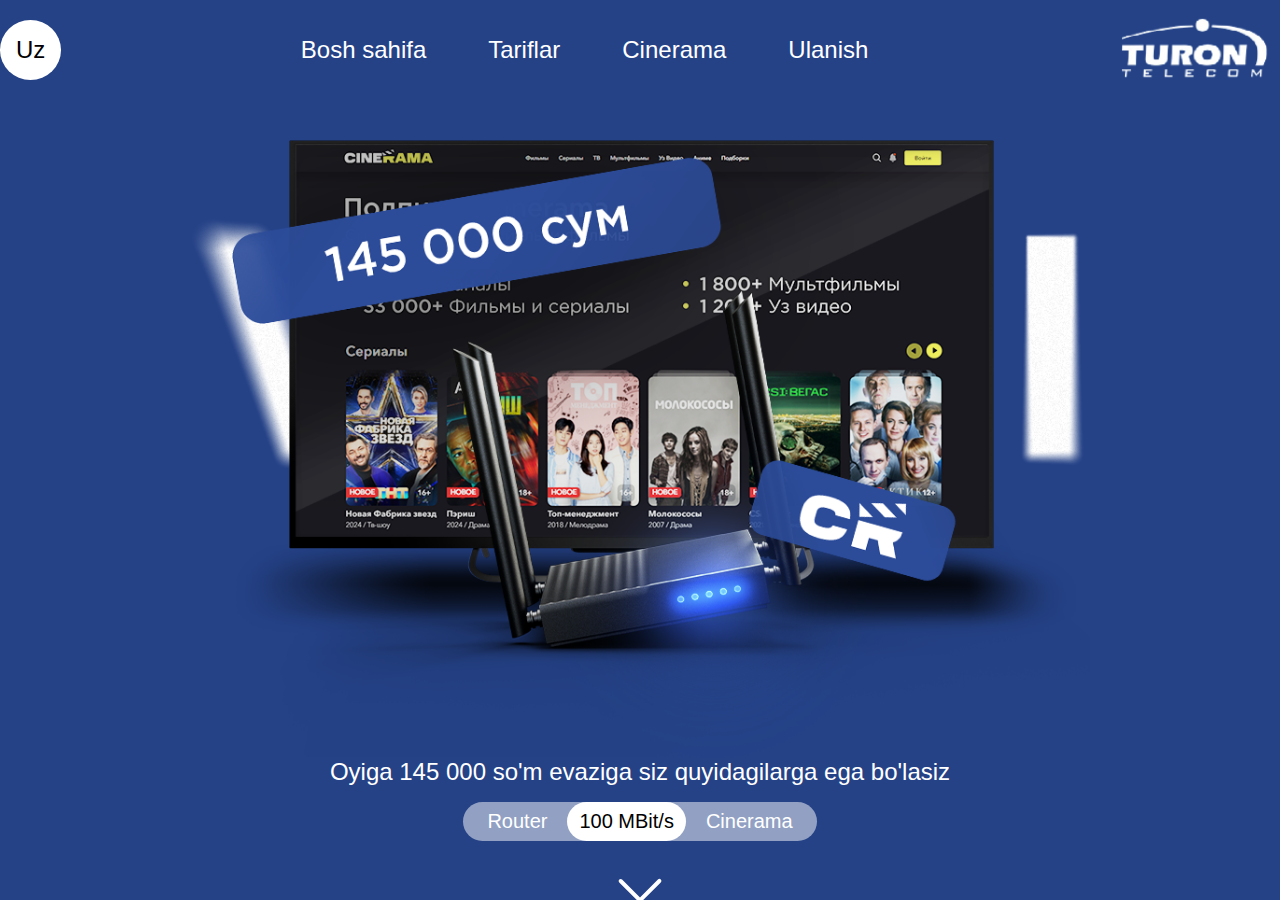
==== index.html @ e91bcd5c "form is ready" ====
<!DOCTYPE html>
<html lang="en">

<head>
    <meta charset="UTF-8">
    <meta name="viewport" content="width=device-width, initial-scale=1.0">
    <title>Landing Page</title>
    <link rel="stylesheet" href="./styles.css">
    <link rel="stylesheet" href="tariffs.css"> <!-- Ensure CSS file is linked here as well -->
    <link rel="stylesheet" href="tariffs.html"> <!-- Ensure CSS file is linked here as well -->

    <link rel="stylesheet" href="cinerama.css"> <!-- Ensure CSS file is linked here as well -->
    <link rel="stylesheet" href="cinerama.html"> <!-- Ensure CSS file is linked here as well -->

</head>

<body>
    <div class="root">
        <!-- Navigation -->


        <!-- Home Section -->
        <section id="home" class="section home">
            <div class="container">
                <div class="header">
                    <div data-i18n="langCode" onclick="changeLanguage()" class="language">Ru</div>
                    <nav>
                        <ul>
                            <li class="nav-link" data-section="home"><a data-i18n="home" href="#home">Главная
                                    страница</a></li>
                            <li class="nav-link" data-section="tariffs"><a data-i18n="tariffs"
                                    href="#tariffs">Тарифы</a></li>
                            <li class="nav-link" data-section="cinerama"><a href="#cinerama">Cinerama</a></li>
                            <li class="nav-link" data-section="connect"><a data-i18n="connect"
                                    href="#connect">Подключить</a></li>
                        </ul>
                    </nav>
                    <img height="100" src="./images/image-removebg-preview.png" />
                </div>
                <div style="width: 100%; display: flex; flex-direction: column; align-items: center; justify-content: center; max-width: 100vw; flex: 1;">
                    <img class="main-page-banner" src="./images/1.png" alt="">
                    <div style="color: white;font-size: 24px; max-width: 100vw;" data-i18n="145DollarToMonth">За 145 000
                        сум в месяц вы
                        получаете:</div>
                    <div class="offer-list">
                        <div style="padding: 8px;color: white;" data-i18n="router">Роутер</div>
                        <div style="padding: 8px 12px; background-color: white;color: black; border-radius: 24px;"
                            data-i18n="mbitPerS" data-i18n-options='{"number":"100"}'> 100
                            МБит/с</div>
                        <div style="padding: 8px; color:white">Cinerama</div>
                    </div>
                    <img onclick="goToTariffs()" style="cursor: pointer; margin-top: auto;"
                        src="./images/fluent--chevron-down-24-regular.png" alt="">

                </div>
            </div>
        </section>

        <!-- Tariffs Section -->
        <section id="tariffs" class="section">
            <div class="container">
                <iframe src="tariffs.html" width="100%" height="100%" style="border: none;"></iframe>
            </div>
        </section>
        <section id="connect-part" class="connect-part">
            <div class="container">
                <div data-i18n="offer_conditions">Не упусти возможность подключить тариф по выгодным условиям</div>
                <button style="margin-right: 16px;" onclick="goToConnect()" data-i18n="connect">Подключить</button>
            </div>
        </section>

        <!-- Cinerama Section -->
        <section id="cinerama" class="section cinerama">
            <div class="container">
                <iframe src="cinerama.html" width="100%" height="100%" style="border: none;"></iframe>
            </div>
        </section>
        <section id="connect" class="section">
            <div class="container">
                <iframe id="connectFrame" src="connect.html" width="100%" height="100%" style="border: none;"></iframe>
            </div>
            <footer>
                <div class="footer">
                    <div class="container">
                        <div class="flex" style="padding: 0 10px;">
                            <button onclick="window.location.href='tel:1132';" class="footer-button"
                                data-i18n="call">Позвонить</button>
                            <button onclick="goToBot()" class="footer-button">Telegram</button>
                        </div>
                        <img src="images/image-removebg-preview.png" alt="Turon Telecom Logo" class="logo">
                    </div>
                </div>
            </footer>
        </section>


    </div>
    <script src="script.js"></script>
    <script src="i18n.js"></script>


</body>

</html>
---- styles.css ----
* {
    margin: 0;
    padding: 0;
    box-sizing: border-box;
    font-family: Arial, sans-serif;

}

.root {
    height: 100vh;
    font-family: Arial, sans-serif;
    overflow: hidden;
    /* Hides overflow */
    overflow-y: scroll
}

/* For Webkit browsers (Chrome, Safari, Edge) */
.root::-webkit-scrollbar {
    display: none;
    /* Hides scrollbar in WebKit browsers */
}

/* For Firefox */
.root {
    scrollbar-width: none;
    /* Hides scrollbar in Firefox */
}

.header {
    display: flex;
    justify-content: space-between;
    align-items: center;
    font-size: 24px;
    width: 100%;
    font-weight: 500;

    @media (max-width:750px) {
        font-size: 16px;
        flex-wrap: wrap;
        padding: 10px;
        max-width: 100vw;
        justify-content: center;
    }
}

.header .language {
    background: white;
    padding: 16px;
    border-radius: 50%;
    cursor: pointer;

    @media (max-width:750px) {
        font-size: 16px;
        padding: 10px;
    }
}



nav ul {
    list-style: none;
    display: flex;
    justify-content: center;
}

nav .nav-link a {
    color: white;
}


nav .nav-link {
    padding: 16px;
    margin: 0 15px;
    border-radius: 32px;

    @media (max-width:750px) {
        padding: 8px;
        margin: 0;
    }
}

nav .nav-link.active {
    background-color: white;
}

nav .nav-link.active a {
    color: #0033a0;
}

a {
    text-decoration: none;

}

.main-page-banner {
    margin-top: 40px;
    width: 900px;
    max-width: 100vw;
}

.offer-list {
    background-color: rgba(255, 255, 255, 0.5);
    /* White with 50% opacity */
    border-radius: 24px;
    justify-content: center;
    gap: 12px;
    padding: 0 16px;
    font-size: 20px !important;
    font-weight: 500;
    display: flex;
    width: fit-content;
    margin: 16px 0;
    max-width: 100vw;
    justify-content: center;
    @media (max-width:750px) {
        margin-top: 50px;
    }
}


section {
    text-align: center;
    height: 100vh;
    max-width: 100vw;

}

.section.home {
    background-color: #254287;
}


.section.cinerama {
    background-color: black;
}



button {
    background-color: #0033a0;
    color: white;
    border: none;
    padding: 10px 20px;
    border-radius: 5px;
    cursor: pointer;
}

button:hover {
    background-color: #0055ff;
}

.container {
    width: 100%;
    max-width: 1410px;
    min-width: 510px;
    /* Minimum width of 510px */
    margin: 0 auto;
    box-sizing: border-box;
    /* Ensures padding doesn't affect width */
    display: flex;
    flex-direction: column;
    height: 100%;
    position: relative;
    @media (max-width:750px) {
        max-width: 100%;
        min-width: 400px;
    }
}



.connect-part {
    background-color: #3051a0;
    height: 200px;
    width: 100%;

}

.connect-part .container {
    flex-direction: row;
    color: white;
    align-items: center;
    justify-content: center;
    gap: 40px;
}

.connect-part button {
    background-color: white;
    height: min-content;
    padding: 16px 24px;
    border-radius: 24px;
    color: black;

}


.footer {
    width: 100%;
    background-color: #3051a0;
    margin-top: 20px;
}

.footer .container {
    display: flex;
    justify-content: space-between;
    height: 200px;
    flex-direction: row;
    align-items: center;
}

.flex {
    display: flex;
    gap: 24px;
}

.footer .footer-button {
    background-color: white;
    border: 1px solid #ddd;
    color: black;
    padding: 8px 20px;
    font-size: 0.9em;
    border-radius: 24px;
    cursor: pointer;
    transition: background-color 0.3s ease;
}

.footer .footer-button:hover {
    background-color: #eee;
}

.footer .logo {
    height: 80px;
}
---- tariffs.css ----
/* card.css */
* {
    font-family: Arial, sans-serif;
}

.cards-container-wrapper {
    display: flex;
    flex-direction: column;
    align-items: center;
    max-width: calc(100vw - 20px);
    justify-content: center;
}

.cards-container-wrapper .cards-container {
    width: 100%;
    height: 100%;
}

.cards-container-wrapper .offer-list {
    background-color: #e5e5e5;
    /* White with 50% opacity */
    border-radius: 24px;
    justify-content: center;
    gap: 12px;
    font-size: 20px !important;
    font-weight: 500;
    display: flex;
    width: fit-content;
    margin: 16px;

}

.cards-container-wrapper .stats-container {
    display: flex;
    justify-content: space-between;
    width: 100%;
    margin-top: 20px;
    text-align: center;
    max-width: 100%;

}

/* Each stat item */
.cards-container-wrapper .stat-item {
    font-size: 1em;
    font-weight: normal;
    color: #333;
    flex: 1;
}

/* Large number styling */
.cards-container-wrapper .stat-item .number {
    font-size: 2em;
    font-weight: medium;
    color: #000;

    @media (max-width:750px) {
        font-size: 1em;
    }
}

/* Smaller text styling */
.cards-container-wrapper .stat-item .label {
    margin-top: 4px;
    font-size: 14px;
    color: #979595;
}

.cards-container-wrapper .background-text {
    position: absolute;
    top: 300px;
    font-size: 200px;
    left: 50%;
    color: #2b4993;
    font-weight: bold;
    z-index: -1;
    filter: blur(3px);
    max-width: 100%;
    transform: translateX(-50%);

    @media (max-width:750px) {
        font-size: 100px;

    }

}

.cards-container-wrapper .tariffs-title {
    font-size: 32px;
    margin-top: 100px;
    color: #2b4993;
    font-weight: 500;
    @media (max-width:750px) {
        margin-top: 16px;
        font-size: 18px;

    }

}

/* General Card Container Styling */
.cards-container-wrapper .cards-container {
    display: flex;
    justify-content: space-around;
    margin-top: 40px;
    width: 100%;

    @media (max-width:750px) {
        flex-wrap: wrap;
        margin-top: 10px;
        gap:16px;

    }
}

/* Card Styling */
.cards-container-wrapper .cards-container .card {
    background-color: rgba(255, 255, 255, 0.9);
    /* White with 50% opacity */
    border-radius: 12px;
    box-shadow: 0px 4px 12px rgba(0, 0, 0, 0.1);
    width: 250px;
    padding: 20px;
    text-align: center;
    position: relative;
}


.cards-container-wrapper .cards-container .card::after {
    content: '';
    position: absolute;
    top: 0;
    left: 0;
    width: 100%;
    height: 100%;
    background: rgba(0, 0, 0, 0.03);
    border-radius: 12px;
    z-index: -1;
}


/* Card Title */
.cards-container-wrapper .cards-container .card .title {
    font-size: 41px;
    font-weight: bold;
    margin-bottom: 16px;
    color: #333;
}

/* Speed and Details Section */
.cards-container-wrapper .cards-container .speed-info {
    font-size: 1em;
    margin: 10px 0;
    color: #333;
    display: flex;
    flex-direction: column;
    gap: 8px;
    width: 100%;
}

.cards-container-wrapper .cards-container .speed-info .speed {
    display: block;
    font-size: 20px;
    font-weight: bold;
    color: #3366cc;
    /* blue color */
}

/* Icons and Speed Styling */
.cards-container-wrapper .cards-container .icon-text-group {
    display: flex;
    align-items: center;
    justify-content: center;
    flex-direction: column;
    margin: 5px 0;
    position: relative;
    width: 100%;
}

.cards-container-wrapper .cards-container .icon-text-group .moon {
    width: 40px;
    height: 40px;
    left: 20px;
    top: 0;
    position: absolute;
}

.cards-container-wrapper .cards-container .icon-text-group .sun {
    width: 40px;
    height: 40px;
    right: 20px;
    top: 0;
    position: absolute;
}

/* Price Styling */
.cards-container .price {
    font-size: 1.5em;
    font-weight: bold;
    margin: 0 0 15px 0;
}

/* Connect Button */
.cards-container .connect-button {
    display: inline-block;
    width: 100%;
    padding: 10px;
    font-size: 1.5em;
    font-weight: 500;
    color: white;
    background-color: #4a66a8;
    border: none;
    border-radius: 12px;
    cursor: pointer;
    transition: background-color 0.3s;
}

.cards-container .connect-button:hover {
    background-color: #2d4373;
}
---- cinerama.css ----
.cinerama-container {
    font-family: Arial, sans-serif;
    background-color: #000;
    color: #fff;
    max-width: 1200px;
    margin: 0 auto;
    padding: 20px;
}

.cinerama-container .cinerama-header {
    display: flex;
    justify-content: center;
    margin: 10px 0 50px;
}

.cinerama-container .cinerama-banner {
    display: flex;
    justify-content: center;
    width: 100%;
    margin: 10px 0 50px;
}

.cinerama-container .cinerama-banner img {
    @media (max-width:750px) {
        width: 100%;

    }

}

.cinerama-container .cinerama-content {
    text-align: center;
    margin-top: 20px;
    display: flex;
    flex-direction: column;
}




.cinerama-container .cinerama-subscription {
    display: flex;
    justify-content: center;
    margin-top: 70px;
    width: 100%;
    gap: 40px;
    @media (max-width:750px) {
        flex-wrap: wrap;

    }

}

.cinerama-container .cinerama-subscription strong {
    font-size: 32px;
    margin: 10px 0;
    color: #fefe4c;
    @media (max-width:750px) {
        font-size: 28px;
    }
}

.cinerama-container .cinerama-series-display {
    display: flex;
    justify-content: center;
    gap: 20px;
    margin: 20px 0;
}



.cinerama-container .cinerama-description p {
    font-size: 18px;
    text-align: center;
    margin: 0 100px;
    margin-top: 20px;
    line-height: 125%;
    color: #fff;
    @media (max-width:750px) {
        margin: 0;

    }

}
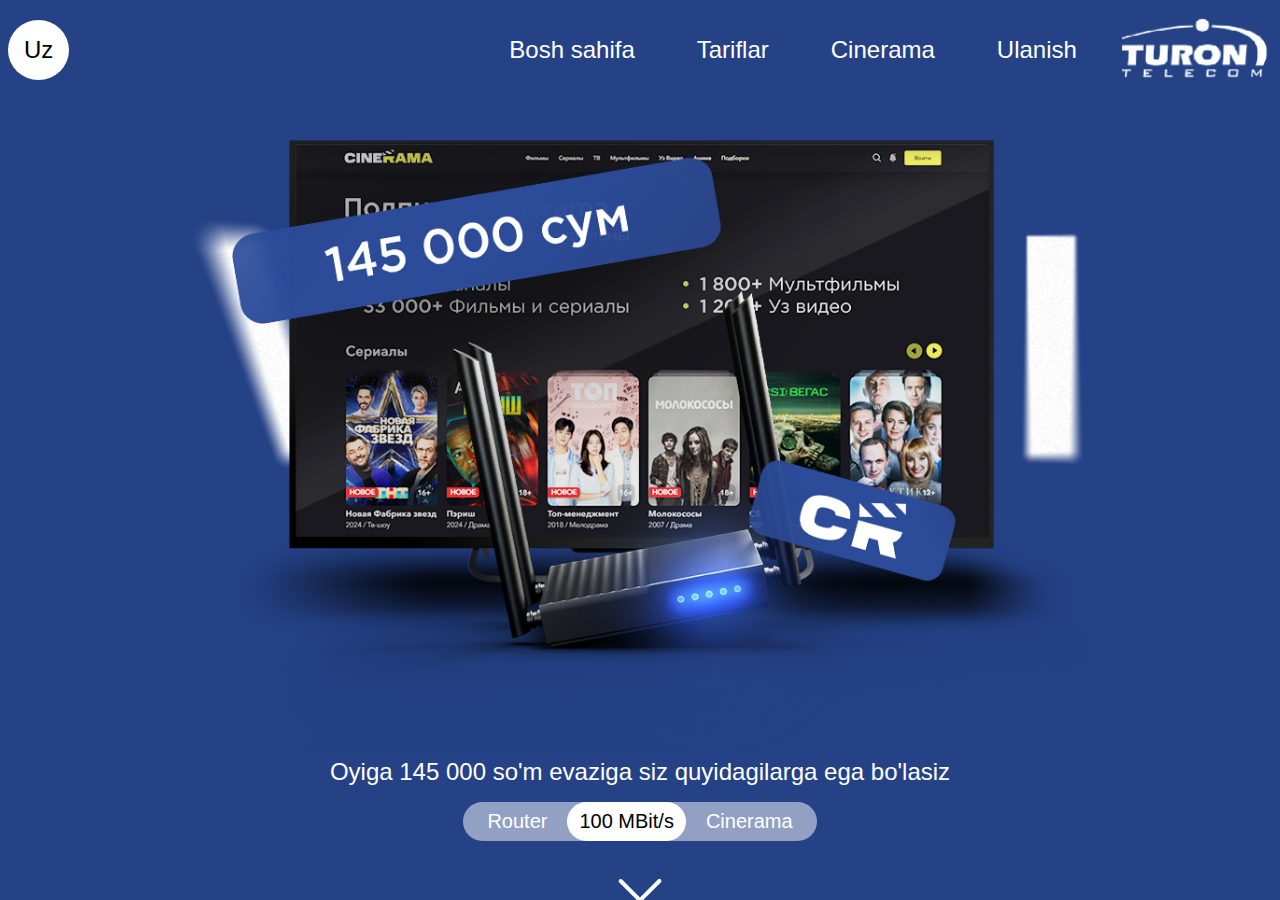
==== commit d3813756: "added element" ====
--- a/index.html
+++ b/index.html
@@ -23,7 +23,11 @@
         <section id="home" class="section home">
             <div class="container">
                 <div class="header">
-                    <div data-i18n="langCode" onclick="changeLanguage()" class="language">Ru</div>
+                    <div style="display: flex; justify-content: space-between; align-items: center;flex-grow: 1;">
+                        <div data-i18n="langCode" onclick="changeLanguage()" class="language">Ru</div>
+                        <img class="small-logo" height="70" src="./images/image-removebg-preview.png" />
+
+                    </div>
                     <nav>
                         <ul>
                             <li class="nav-link" data-section="home"><a data-i18n="home" href="#home">Главная
@@ -35,7 +39,7 @@
                                     href="#connect">Подключить</a></li>
                         </ul>
                     </nav>
-                    <img height="100" src="./images/image-removebg-preview.png" />
+                    <img class="big-logo" height="100" src="./images/image-removebg-preview.png" />
                 </div>
                 <div style="width: 100%; display: flex; flex-direction: column; align-items: center; justify-content: center; max-width: 100vw; flex: 1;">
                     <img class="main-page-banner" src="./images/1.png" alt="">
@@ -57,14 +61,14 @@
         </section>
 
         <!-- Tariffs Section -->
-        <section id="tariffs" class="section">
+        <section id="tariffs" class="section tariff">
             <div class="container">
-                <iframe src="tariffs.html" width="100%" height="100%" style="border: none;"></iframe>
+                <iframe src="tariffs.html" width="100%" height="100%" class="tariff-frame" style="border: none;"></iframe>
             </div>
         </section>
         <section id="connect-part" class="connect-part">
             <div class="container">
-                <div data-i18n="offer_conditions">Не упусти возможность подключить тариф по выгодным условиям</div>
+                <div data-i18n="offer_conditions" >Не упусти возможность подключить тариф по выгодным условиям</div>
                 <button style="margin-right: 16px;" onclick="goToConnect()" data-i18n="connect">Подключить</button>
             </div>
         </section>
@@ -75,7 +79,7 @@
                 <iframe src="cinerama.html" width="100%" height="100%" style="border: none;"></iframe>
             </div>
         </section>
-        <section id="connect" class="section">
+        <section id="connect" class="section connect">
             <div class="container">
                 <iframe id="connectFrame" src="connect.html" width="100%" height="100%" style="border: none;"></iframe>
             </div>
--- a/styles.css
+++ b/styles.css
@@ -42,12 +42,25 @@
         justify-content: center;
     }
 }
-
+.small-logo{
+    display: none;
+    @media (max-width:750px) {
+        display: flex;
+    }
+}
+.big-logo{
+    display: flex;
+    @media (max-width:750px) {
+        display: none;
+    }
+}
 .header .language {
     background: white;
     padding: 16px;
     border-radius: 50%;
     cursor: pointer;
+    margin-left: 8px;
+
 
     @media (max-width:750px) {
         font-size: 16px;
@@ -61,6 +74,7 @@
     list-style: none;
     display: flex;
     justify-content: center;
+    align-items: center;
 }
 
 nav .nav-link a {
@@ -122,6 +136,7 @@
     text-align: center;
     height: 100vh;
     max-width: 100vw;
+   
 
 }
 
@@ -129,9 +144,24 @@
     background-color: #254287;
 }
 
-
 .section.cinerama {
     background-color: black;
+}
+
+.section.tariff {
+    @media (max-width:750px) {
+        height: 1550px;
+    }
+}
+
+
+
+.section.connect {
+    height: calc(100vh - 200px);
+    @media (max-width:750px) {
+        height: 100vh;
+        
+    }
 }
 
 
@@ -172,7 +202,12 @@
 .connect-part {
     background-color: #3051a0;
     height: 200px;
-    width: 100%;
+    width: 100vw;
+    justify-content: start;
+    display: flex;
+    @media (max-width:750px) {
+        height: 150px;
+    }
 
 }
 
@@ -181,7 +216,11 @@
     color: white;
     align-items: center;
     justify-content: center;
-    gap: 40px;
+    padding: 0 10px;
+    max-width: 100%;
+    width: 100%;
+    min-width: 300px;
+
 }
 
 .connect-part button {
@@ -190,6 +229,8 @@
     padding: 16px 24px;
     border-radius: 24px;
     color: black;
+    margin:0 0 0 20px;
+
 
 }
 
@@ -198,6 +239,7 @@
     width: 100%;
     background-color: #3051a0;
     margin-top: 20px;
+    width: 100vw;
 }
 
 .footer .container {
@@ -206,6 +248,13 @@
     height: 200px;
     flex-direction: row;
     align-items: center;
+    max-width: 100vw;
+    @media (max-width:750px) {
+        min-width: 300px;
+        height: 150px;
+
+        
+    }
 }
 
 .flex {
@@ -230,4 +279,7 @@
 
 .footer .logo {
     height: 80px;
+    @media (max-width:750px) {
+        height: 60px;
+    }
 }--- a/tariffs.css
+++ b/tariffs.css
@@ -7,7 +7,7 @@
     display: flex;
     flex-direction: column;
     align-items: center;
-    max-width: calc(100vw - 20px);
+    max-width: calc(100vw - 40px);
     justify-content: center;
 }
 
@@ -22,11 +22,12 @@
     border-radius: 24px;
     justify-content: center;
     gap: 12px;
-    font-size: 20px !important;
+    font-size: 16px !important;
     font-weight: 500;
     display: flex;
     width: fit-content;
     margin: 16px;
+    align-items: center;
 
 }
 
@@ -36,7 +37,8 @@
     width: 100%;
     margin-top: 20px;
     text-align: center;
-    max-width: 100%;
+    max-width: 100vw;
+ 
 
 }
 
--- a/cinerama.css
+++ b/cinerama.css
@@ -11,6 +11,9 @@
     display: flex;
     justify-content: center;
     margin: 10px 0 50px;
+    @media (max-width:750px) {
+        margin: 0 0 10px;
+    }
 }
 
 .cinerama-container .cinerama-banner {
@@ -46,6 +49,7 @@
     gap: 40px;
     @media (max-width:750px) {
         flex-wrap: wrap;
+        margin-top: 20px;
 
     }
 
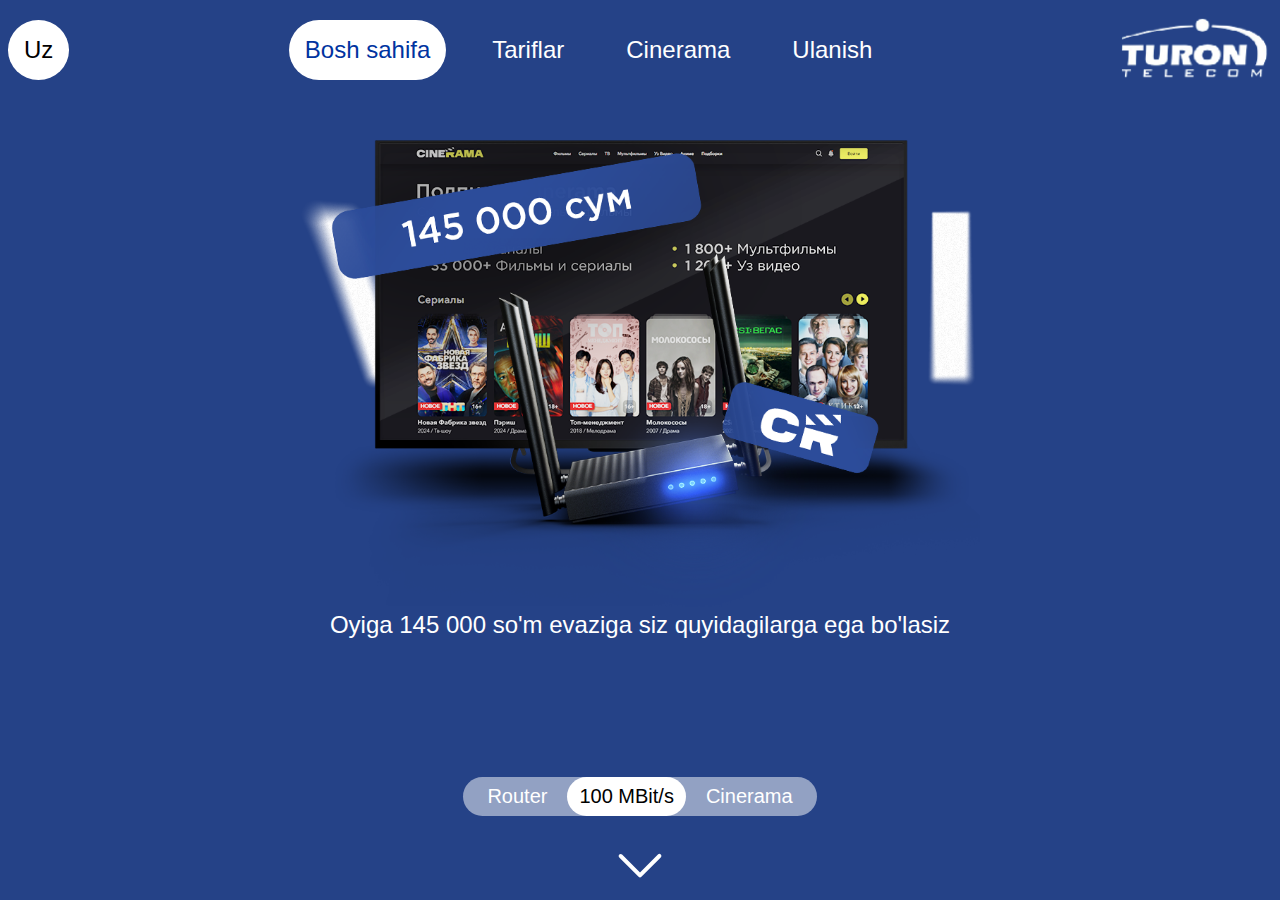
==== commit 1910b0ad: "minor fixes" ====
--- a/index.html
+++ b/index.html
@@ -4,103 +4,110 @@
 <head>
     <meta charset="UTF-8">
     <meta name="viewport" content="width=device-width, initial-scale=1.0">
-    <title>Landing Page</title>
+    <title>Tariffs</title>
     <link rel="stylesheet" href="./styles.css">
     <link rel="stylesheet" href="tariffs.css"> <!-- Ensure CSS file is linked here as well -->
     <link rel="stylesheet" href="tariffs.html"> <!-- Ensure CSS file is linked here as well -->
-
     <link rel="stylesheet" href="cinerama.css"> <!-- Ensure CSS file is linked here as well -->
     <link rel="stylesheet" href="cinerama.html"> <!-- Ensure CSS file is linked here as well -->
+    <link rel="icon" type="image/x-icon" href="./images/image-removebg-preview.png">
 
 </head>
 
 <body>
-    <div class="root">
-        <!-- Navigation -->
-
-
-        <!-- Home Section -->
-        <section id="home" class="section home">
-            <div class="container">
-                <div class="header">
-                    <div style="display: flex; justify-content: space-between; align-items: center;flex-grow: 1;">
-                        <div data-i18n="langCode" onclick="changeLanguage()" class="language">Ru</div>
-                        <img class="small-logo" height="70" src="./images/image-removebg-preview.png" />
-
-                    </div>
-                    <nav>
-                        <ul>
-                            <li class="nav-link" data-section="home"><a data-i18n="home" href="#home">Главная
-                                    страница</a></li>
-                            <li class="nav-link" data-section="tariffs"><a data-i18n="tariffs"
-                                    href="#tariffs">Тарифы</a></li>
-                            <li class="nav-link" data-section="cinerama"><a href="#cinerama">Cinerama</a></li>
-                            <li class="nav-link" data-section="connect"><a data-i18n="connect"
-                                    href="#connect">Подключить</a></li>
-                        </ul>
-                    </nav>
-                    <img class="big-logo" height="100" src="./images/image-removebg-preview.png" />
+<div class="root">
+    <section id="home" class="section home">
+        <div class="container">
+            <div class="header">
+                <div class="logo-and-lang">
+                    <div data-i18n="langCode" onclick="changeLanguage()" class="language">Ru</div>
+                    <img class="small-logo" height="70" src="./images/image-removebg-preview.png"/>
                 </div>
-                <div style="width: 100%; display: flex; flex-direction: column; align-items: center; justify-content: center; max-width: 100vw; flex: 1;">
+                <nav>
+                    <ul>
+                        <li class="nav-link active" data-section="home"><a data-i18n="home" href="#home">Главная
+                            страница</a></li>
+                        <li class="nav-link" data-section="tariffs"><a data-i18n="tariffs"
+                                                                       href="#tariffs">Тарифы</a></li>
+                        <li class="nav-link" data-section="cinerama"><a href="#cinerama">Cinerama</a></li>
+                        <li class="nav-link" data-section="connect"><a data-i18n="connect"
+                                                                       href="#connect">Подключить</a></li>
+                    </ul>
+                </nav>
+                <div>
+                    <img class="big-logo" height="100" src="./images/image-removebg-preview.png"/>
+                </div>
+            </div>
+            <div style="width: 100%; display: flex; flex-direction: column; align-items: center; justify-content: space-between; max-width: 100vw; flex: 1;">
+                <div>
                     <img class="main-page-banner" src="./images/1.png" alt="">
                     <div style="color: white;font-size: 24px; max-width: 100vw;" data-i18n="145DollarToMonth">За 145 000
                         сум в месяц вы
-                        получаете:</div>
+                        получаете:
+                    </div>
+                </div>
+                <div>
                     <div class="offer-list">
                         <div style="padding: 8px;color: white;" data-i18n="router">Роутер</div>
                         <div style="padding: 8px 12px; background-color: white;color: black; border-radius: 24px;"
-                            data-i18n="mbitPerS" data-i18n-options='{"number":"100"}'> 100
-                            МБит/с</div>
+                             data-i18n="mbitPerS" data-i18n-options='{"number":"100"}'> 100
+                            МБит/с
+                        </div>
                         <div style="padding: 8px; color:white">Cinerama</div>
                     </div>
                     <img onclick="goToTariffs()" style="cursor: pointer; margin-top: auto;"
-                        src="./images/fluent--chevron-down-24-regular.png" alt="">
+                         src="./images/fluent--chevron-down-24-regular.png" alt="">
 
                 </div>
             </div>
-        </section>
+        </div>
+    </section>
 
-        <!-- Tariffs Section -->
-        <section id="tariffs" class="section tariff">
-            <div class="container">
-                <iframe src="tariffs.html" width="100%" height="100%" class="tariff-frame" style="border: none;"></iframe>
+    <!-- Tariffs Section -->
+    <section id="tariffs" class="section tariff">
+        <div class="container">
+            <iframe onload="onLoadFrame('cards-container-i-frame','tariffs','cards-container-i-wrapper')"
+                    id="cards-container-i-frame" src="tariffs.html" width="100%" height="fit-content"
+                    class="tariff-frame" style="border: none;"></iframe>
+        </div>
+    </section>
+    <section id="connect-part" class="connect-part">
+        <div class="container">
+            <div data-i18n="offer_conditions">Не упусти возможность подключить тариф по выгодным условиям</div>
+            <button style="margin-right: 16px;" onclick="goToConnect()" data-i18n="connect">Подключить</button>
+        </div>
+    </section>
+
+    <!-- Cinerama Section -->
+    <section id="cinerama" class="section cinerama">
+        <div class="container">
+            <iframe id="cinerama-i-frame" onload="onLoadFrame('cinerama-i-frame','cinerama','cinerama-wrapper','100vh')"
+                    src="cinerama.html" width="100%" style="border: none;"></iframe>
+        </div>
+    </section>
+    <section id="connect" class="section connect">
+        <div class="container">
+            <iframe id="connectFrame" onload="onLoadFrame('connectFrame','connect','turon-connect','100vh')" src="connect.html" width="100%" style="border: none;"></iframe>
+        </div>
+        <footer>
+            <div class="footer">
+                <div class="container">
+                    <div class="flex" style="padding: 0 10px;">
+                        <button onclick="window.location.href='tel:1132';" class="footer-button"
+                                data-i18n="call">Позвонить
+                        </button>
+                        <button onclick="goToBot()" class="footer-button">Telegram</button>
+                    </div>
+                    <img src="images/image-removebg-preview.png" alt="Turon Telecom Logo" class="logo">
+                </div>
             </div>
-        </section>
-        <section id="connect-part" class="connect-part">
-            <div class="container">
-                <div data-i18n="offer_conditions" >Не упусти возможность подключить тариф по выгодным условиям</div>
-                <button style="margin-right: 16px;" onclick="goToConnect()" data-i18n="connect">Подключить</button>
-            </div>
-        </section>
-
-        <!-- Cinerama Section -->
-        <section id="cinerama" class="section cinerama">
-            <div class="container">
-                <iframe src="cinerama.html" width="100%" height="100%" style="border: none;"></iframe>
-            </div>
-        </section>
-        <section id="connect" class="section connect">
-            <div class="container">
-                <iframe id="connectFrame" src="connect.html" width="100%" height="100%" style="border: none;"></iframe>
-            </div>
-            <footer>
-                <div class="footer">
-                    <div class="container">
-                        <div class="flex" style="padding: 0 10px;">
-                            <button onclick="window.location.href='tel:1132';" class="footer-button"
-                                data-i18n="call">Позвонить</button>
-                            <button onclick="goToBot()" class="footer-button">Telegram</button>
-                        </div>
-                        <img src="images/image-removebg-preview.png" alt="Turon Telecom Logo" class="logo">
-                    </div>
-                </div>
-            </footer>
-        </section>
+        </footer>
+    </section>
 
 
-    </div>
-    <script src="script.js"></script>
-    <script src="i18n.js"></script>
+</div>
+<script src="script.js"></script>
+<script src="i18n.js"></script>
 
 
 </body>
--- a/styles.css
+++ b/styles.css
@@ -42,6 +42,15 @@
         justify-content: center;
     }
 }
+.logo-and-lang{
+    display: flex;
+    justify-content: space-between;
+    align-items: center;
+    width:min-content;
+    @media (max-width:750px) {
+        width: 100%;
+    }
+}
 .small-logo{
     display: none;
     @media (max-width:750px) {
@@ -109,7 +118,10 @@
 .main-page-banner {
     margin-top: 40px;
     width: 900px;
-    max-width: 100vw;
+    max-width: calc(100vw - 600px);
+    @media (max-width:750px) {
+        max-width: calc(100vw - 50px);
+    }
 }
 
 .offer-list {
@@ -123,8 +135,9 @@
     font-weight: 500;
     display: flex;
     width: fit-content;
-    margin: 16px 0;
+    margin: auto 0 16px 0;
     max-width: 100vw;
+
     justify-content: center;
     @media (max-width:750px) {
         margin-top: 50px;
@@ -146,12 +159,7 @@
 
 .section.cinerama {
     background-color: black;
-}
-
-.section.tariff {
-    @media (max-width:750px) {
-        height: 1550px;
-    }
+    min-height: 100vh;
 }
 
 
--- a/tariffs.css
+++ b/tariffs.css
@@ -89,7 +89,7 @@
 
 .cards-container-wrapper .tariffs-title {
     font-size: 32px;
-    margin-top: 100px;
+    margin-top: 40px;
     color: #2b4993;
     font-weight: 500;
     @media (max-width:750px) {
@@ -111,6 +111,7 @@
         flex-wrap: wrap;
         margin-top: 10px;
         gap:16px;
+        height: fit-content;
 
     }
 }
--- a/cinerama.css
+++ b/cinerama.css
@@ -1,26 +1,30 @@
+body{
+    padding: 0;
+    margin: 0;
+    height: 100vh;
+}
 .cinerama-container {
     font-family: Arial, sans-serif;
     background-color: #000;
     color: #fff;
-    max-width: 1200px;
-    margin: 0 auto;
-    padding: 20px;
-}
+    width: 100%;
+    display: flex;
+    flex-direction: column;
+    align-items: center;
+    max-width: calc(100vw - 40px);
+    justify-content: center;}
 
 .cinerama-container .cinerama-header {
     display: flex;
     justify-content: center;
-    margin: 10px 0 50px;
-    @media (max-width:750px) {
-        margin: 0 0 10px;
-    }
+    margin: 40px 0;
 }
 
 .cinerama-container .cinerama-banner {
     display: flex;
     justify-content: center;
     width: 100%;
-    margin: 10px 0 50px;
+    margin: 10px 0;
 }
 
 .cinerama-container .cinerama-banner img {
@@ -35,7 +39,9 @@
     text-align: center;
     margin-top: 20px;
     display: flex;
+    flex-grow: 1;
     flex-direction: column;
+    justify-content: space-between;
 }
 
 
@@ -44,9 +50,9 @@
 .cinerama-container .cinerama-subscription {
     display: flex;
     justify-content: center;
-    margin-top: 70px;
     width: 100%;
     gap: 40px;
+    margin: 40px 0;
     @media (max-width:750px) {
         flex-wrap: wrap;
         margin-top: 20px;
@@ -76,13 +82,8 @@
 .cinerama-container .cinerama-description p {
     font-size: 18px;
     text-align: center;
-    margin: 0 100px;
-    margin-top: 20px;
+    margin:20px  0 100px;
     line-height: 125%;
     color: #fff;
-    @media (max-width:750px) {
-        margin: 0;
-
-    }
 
 }